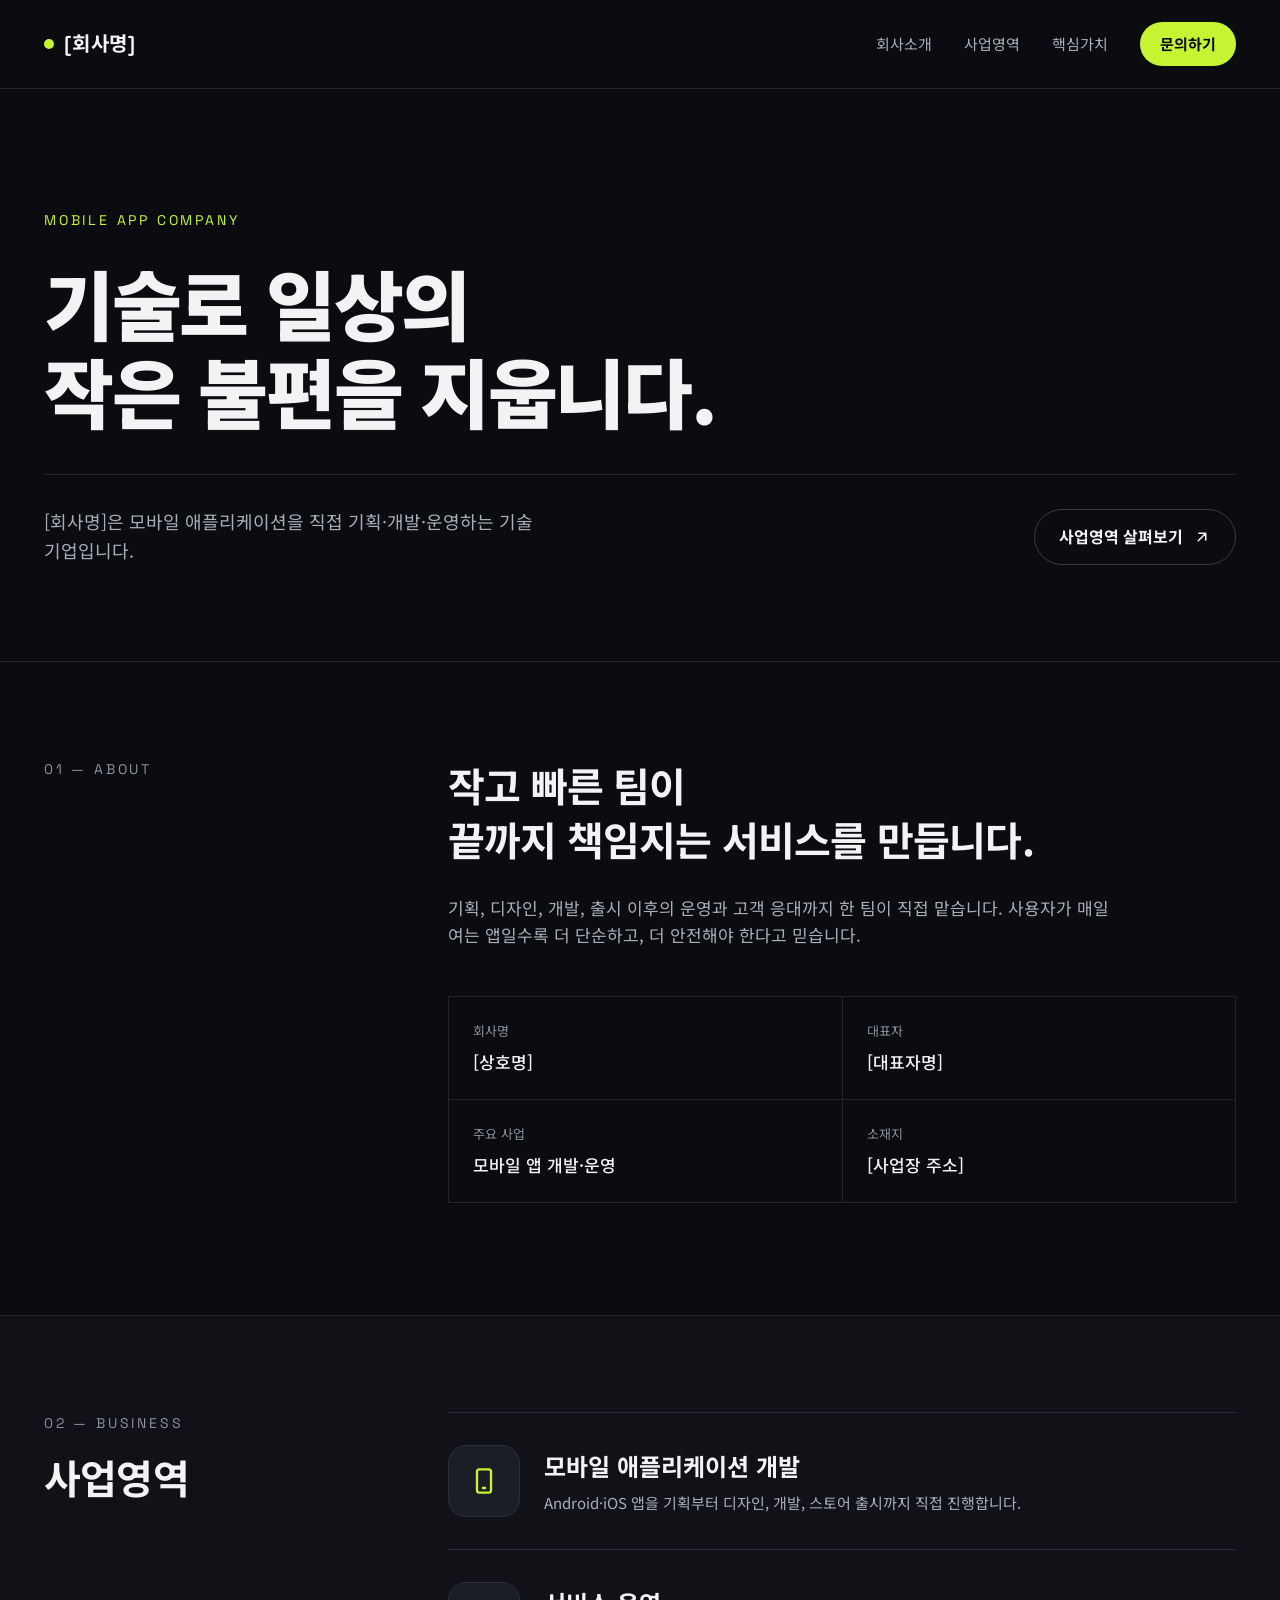
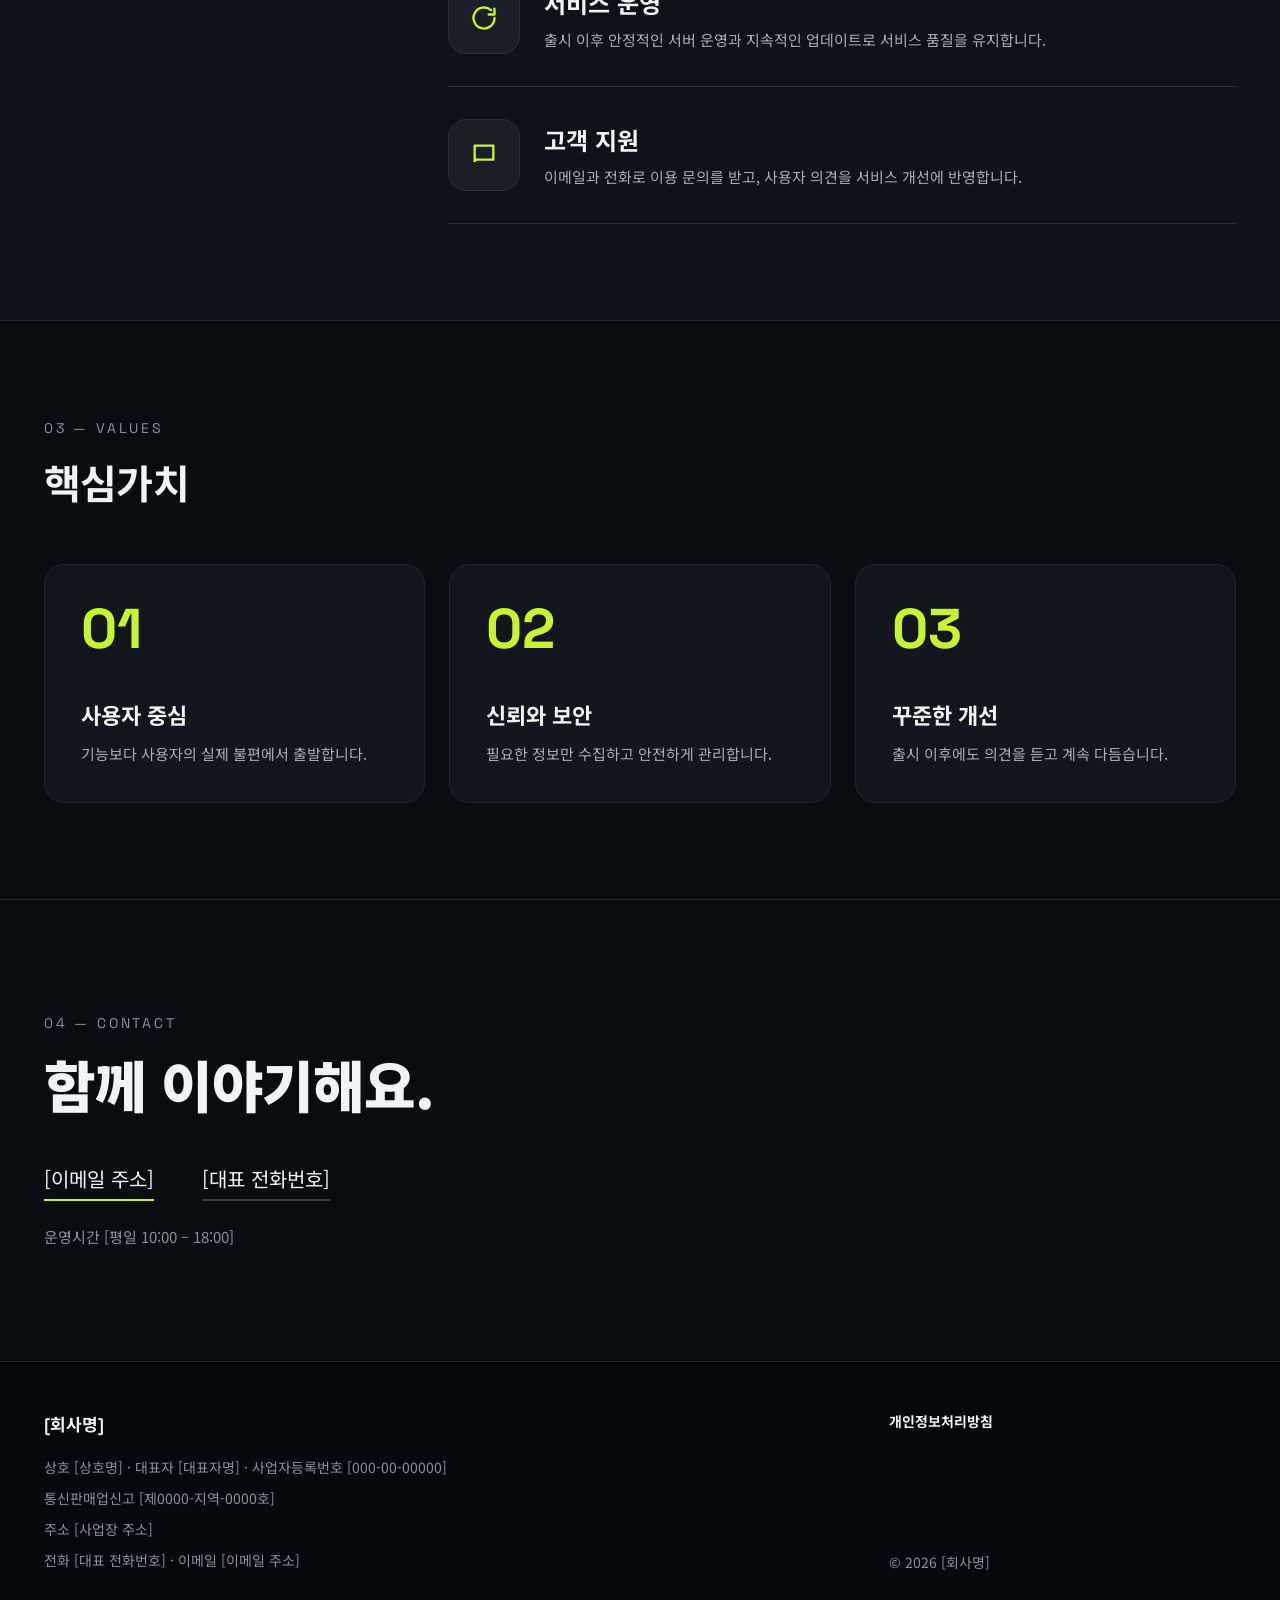
==== index.html @ 9ccec217 "Add company homepage for GitHub Pages Co-Authored-By: Claude Opus 5.5 <noreply@anthropic.com>" ====
<!doctype html>
<html lang="ko">
<head>
  <meta charset="utf-8">
  <meta name="viewport" content="width=device-width, initial-scale=1">
  <title>[회사명] | 모바일 앱 서비스 기업</title>
  <meta name="description" content="[회사명]은 모바일 애플리케이션을 직접 기획·개발·운영하는 기술 기업입니다.">
  <meta property="og:type" content="website">
  <meta property="og:title" content="[회사명]">
  <meta property="og:description" content="기술로 일상의 작은 불편을 지웁니다.">
  <link rel="icon" href="assets/favicon.svg" type="image/svg+xml">
  <link rel="preconnect" href="https://fonts.googleapis.com">
  <link rel="preconnect" href="https://fonts.gstatic.com" crossorigin>
  <link href="https://fonts.googleapis.com/css2?family=Noto+Sans+KR:wght@400;500;700;900&family=Space+Grotesk:wght@500;700&display=swap" rel="stylesheet">
  <link rel="stylesheet" href="assets/css/style.css">
</head>
<body>

<header class="site-header">
  <div class="container">
    <a href="#top" class="logo"><span class="logo-dot" aria-hidden="true"></span>[회사명]</a>
    <nav class="nav" aria-label="주요 메뉴">
      <a href="#about">회사소개</a>
      <a href="#business">사업영역</a>
      <a href="#values">핵심가치</a>
      <a href="#contact" class="btn-pill">문의하기</a>
    </nav>
  </div>
</header>

<main>
  <section id="top" class="hero">
    <div class="container">
      <p class="eyebrow eyebrow-accent">MOBILE APP COMPANY</p>
      <h1>기술로 일상의<br>작은 불편을 지웁니다.</h1>
      <div class="hero-foot">
        <p>[회사명]은 모바일 애플리케이션을 직접 기획·개발·운영하는 기술 기업입니다.</p>
        <a href="#business" class="btn-outline">사업영역 살펴보기
          <svg aria-hidden="true" width="18" height="18" viewBox="0 0 24 24" fill="none" stroke="currentColor" stroke-width="2" stroke-linecap="round" stroke-linejoin="round"><path d="M7 17 17 7M8 7h9v9"/></svg>
        </a>
      </div>
    </div>
  </section>

  <section id="about" class="section">
    <div class="container split">
      <div class="split-aside"><p class="eyebrow">01 — ABOUT</p></div>
      <div class="split-main">
        <h2 class="about-lead">작고 빠른 팀이<br>끝까지 책임지는 서비스를 만듭니다.</h2>
        <p class="about-body">기획, 디자인, 개발, 출시 이후의 운영과 고객 응대까지 한 팀이 직접 맡습니다. 사용자가 매일 여는 앱일수록 더 단순하고, 더 안전해야 한다고 믿습니다.</p>
        <dl class="info-grid">
          <div><dt>회사명</dt><dd>[상호명]</dd></div>
          <div><dt>대표자</dt><dd>[대표자명]</dd></div>
          <div><dt>주요 사업</dt><dd>모바일 앱 개발·운영</dd></div>
          <div><dt>소재지</dt><dd>[사업장 주소]</dd></div>
        </dl>
      </div>
    </div>
  </section>

  <section id="business" class="section section-alt">
    <div class="container split">
      <div class="split-aside">
        <p class="eyebrow" style="margin-bottom: 16px">02 — BUSINESS</p>
        <h2 class="section-title">사업영역</h2>
      </div>
      <ul class="split-main area-list">
        <li>
          <span class="area-icon"><svg aria-hidden="true" width="28" height="28" viewBox="0 0 24 24" fill="none" stroke="currentColor" stroke-width="2" stroke-linecap="round" stroke-linejoin="round"><rect x="6" y="2" width="12" height="20" rx="2"/><path d="M11 18h2"/></svg></span>
          <div class="area-text">
            <h3>모바일 애플리케이션 개발</h3>
            <p>Android·iOS 앱을 기획부터 디자인, 개발, 스토어 출시까지 직접 진행합니다.</p>
          </div>
        </li>
        <li>
          <span class="area-icon"><svg aria-hidden="true" width="28" height="28" viewBox="0 0 24 24" fill="none" stroke="currentColor" stroke-width="2" stroke-linecap="round" stroke-linejoin="round"><path d="M21 12a9 9 0 1 1-3-6.7"/><path d="M21 4v5h-5"/></svg></span>
          <div class="area-text">
            <h3>서비스 운영</h3>
            <p>출시 이후 안정적인 서버 운영과 지속적인 업데이트로 서비스 품질을 유지합니다.</p>
          </div>
        </li>
        <li>
          <span class="area-icon"><svg aria-hidden="true" width="28" height="28" viewBox="0 0 24 24" fill="none" stroke="currentColor" stroke-width="2" stroke-linecap="round" stroke-linejoin="round"><path d="M4 4h16v12H5.2L4 17.2z"/></svg></span>
          <div class="area-text">
            <h3>고객 지원</h3>
            <p>이메일과 전화로 이용 문의를 받고, 사용자 의견을 서비스 개선에 반영합니다.</p>
          </div>
        </li>
      </ul>
    </div>
  </section>

  <section id="values" class="section">
    <div class="container">
      <p class="eyebrow" style="margin-bottom: 16px">03 — VALUES</p>
      <h2 class="section-title" style="margin-bottom: 56px">핵심가치</h2>
      <div class="values-grid">
        <div class="value-card">
          <p class="value-num">01</p>
          <h3>사용자 중심</h3>
          <p>기능보다 사용자의 실제 불편에서 출발합니다.</p>
        </div>
        <div class="value-card">
          <p class="value-num">02</p>
          <h3>신뢰와 보안</h3>
          <p>필요한 정보만 수집하고 안전하게 관리합니다.</p>
        </div>
        <div class="value-card">
          <p class="value-num">03</p>
          <h3>꾸준한 개선</h3>
          <p>출시 이후에도 의견을 듣고 계속 다듬습니다.</p>
        </div>
      </div>
    </div>
  </section>

  <section id="contact" class="section contact">
    <div class="container">
      <p class="eyebrow" style="margin-bottom: 16px">04 — CONTACT</p>
      <h2>함께 이야기해요.</h2>
      <div class="contact-links">
        <a href="mailto:[이메일 주소]" class="primary">[이메일 주소]</a>
        <a href="tel:[대표 전화번호]">[대표 전화번호]</a>
      </div>
      <p class="contact-hours">운영시간 [평일 10:00 – 18:00]</p>
    </div>
  </section>
</main>

<footer class="site-footer">
  <div class="container">
    <div class="footer-info">
      <strong>[회사명]</strong>
      <span>상호 [상호명] · 대표자 [대표자명] · 사업자등록번호 [000-00-00000]</span>
      <span>통신판매업신고 [제0000-지역-0000호]</span>
      <span>주소 [사업장 주소]</span>
      <span>전화 [대표 전화번호] · 이메일 [이메일 주소]</span>
    </div>
    <div class="footer-links">
      <a href="privacy.html" class="strong">개인정보처리방침</a>
      <span class="copy">© 2026 [회사명]</span>
    </div>
  </div>
</footer>

</body>
</html>
---- assets/css/style.css ----
:root {
  --bg: #0B0C10;
  --bg-alt: #111218;
  --bg-deep: #07080B;
  --card: #15161C;
  --line: #23252D;
  --line-strong: #3A3D47;
  --text: #F2F3F5;
  --text-sub: #A9ADB8;
  --text-muted: #8C909C;
  --accent: #C6F432;
  --font-kr: 'Noto Sans KR', system-ui, sans-serif;
  --font-en: 'Space Grotesk', 'Noto Sans KR', sans-serif;
}

* { box-sizing: border-box; }

html { scroll-behavior: smooth; }

body {
  margin: 0;
  background: var(--bg);
  color: var(--text);
  font-family: var(--font-kr);
  line-height: 1.6;
  -webkit-font-smoothing: antialiased;
  word-break: keep-all;
}

a { color: var(--text); text-decoration: none; }
a:hover { color: #fff; }
a:focus-visible { outline: 2px solid var(--accent); outline-offset: 3px; }

h1, h2, h3, p { margin: 0; }

.container { max-width: 1240px; margin: 0 auto; padding: 0 24px; }

/* Header */
.site-header { border-bottom: 1px solid var(--line); }
.site-header .container {
  display: flex; flex-wrap: wrap; align-items: center; justify-content: space-between;
  gap: 16px; padding-top: 22px; padding-bottom: 22px;
}
.logo {
  display: flex; align-items: center; gap: 10px;
  font-family: var(--font-en); font-weight: 700; font-size: 20px; letter-spacing: 0.04em;
}
.logo-dot { width: 10px; height: 10px; border-radius: 999px; background: var(--accent); }
.nav { display: flex; flex-wrap: wrap; align-items: center; gap: 8px 32px; font-size: 15px; }
.nav a { color: var(--text-sub); }
.nav a:hover { color: var(--text); }
.nav .btn-pill { color: var(--bg); }

.btn-pill {
  display: inline-flex; align-items: center; min-height: 44px; padding: 10px 20px;
  border-radius: 999px; background: var(--accent); color: var(--bg); font-weight: 700;
}
.btn-pill:hover { color: var(--bg); filter: brightness(1.08); }
.btn-outline {
  display: inline-flex; align-items: center; gap: 10px; min-height: 44px; padding: 14px 24px;
  border: 1px solid var(--line-strong); border-radius: 999px; font-weight: 700; font-size: 16px;
}
.btn-outline:hover { border-color: var(--text-sub); }

/* Sections */
.section { border-top: 1px solid var(--line); }
.section-alt { background: var(--bg-alt); }
.section .container { padding-top: 96px; padding-bottom: 96px; }
.eyebrow {
  font-family: var(--font-en); font-size: 14px; letter-spacing: 0.2em; color: var(--text-muted);
}
.eyebrow-accent { color: var(--accent); }
.section-title { font-size: 40px; line-height: 1.3; font-weight: 700; letter-spacing: -0.02em; }
.split { display: flex; flex-wrap: wrap; gap: 48px; }
.split-aside { flex: 1 1 280px; min-width: 0; }
.split-main { flex: 3 1 560px; min-width: 0; }

/* Hero */
.hero .container { padding-top: 120px; padding-bottom: 96px; }
.hero .eyebrow { margin-bottom: 28px; }
.hero h1 {
  font-size: 76px; line-height: 1.15; font-weight: 900; letter-spacing: -0.03em;
  max-width: 980px; margin-bottom: 40px;
}
.hero-foot {
  display: flex; flex-wrap: wrap; justify-content: space-between; align-items: flex-end; gap: 32px;
  border-top: 1px solid var(--line); padding-top: 32px;
}
.hero-foot p { font-size: 18px; color: var(--text-sub); max-width: 520px; }

/* About */
.about-lead { font-size: 40px; line-height: 1.35; font-weight: 700; letter-spacing: -0.02em; margin-bottom: 28px; }
.about-body { font-size: 17px; color: var(--text-sub); max-width: 680px; margin-bottom: 48px; }
.info-grid {
  display: grid; grid-template-columns: repeat(2, minmax(0, 1fr));
  gap: 1px; background: var(--line); border: 1px solid var(--line);
}
.info-grid div { background: var(--bg); padding: 24px; }
.info-grid dt { font-size: 13px; color: var(--text-muted); margin-bottom: 6px; }
.info-grid dd { margin: 0; font-size: 17px; font-weight: 500; }

/* Business areas */
.area-list { list-style: none; margin: 0; padding: 0; }
.area-list li {
  display: flex; flex-wrap: wrap; align-items: center; gap: 24px;
  padding: 32px 0; border-top: 1px solid #2C2F38;
}
.area-list li:last-child { border-bottom: 1px solid #2C2F38; }
.area-icon {
  width: 72px; height: 72px; border-radius: 18px; flex: none;
  background: #1C1E26; border: 1px solid #2C2F38;
  display: inline-flex; align-items: center; justify-content: center; color: var(--accent);
}
.area-text { flex: 1 1 300px; min-width: 0; }
.area-text h3 { font-size: 24px; font-weight: 700; margin-bottom: 6px; }
.area-text p { font-size: 15px; color: var(--text-sub); }

/* Values */
.values-grid { display: grid; grid-template-columns: repeat(auto-fit, minmax(260px, 1fr)); gap: 24px; }
.value-card { background: var(--card); border: 1px solid var(--line); border-radius: 20px; padding: 36px; }
.value-card .value-num {
  font-family: var(--font-en); font-size: 56px; font-weight: 700; line-height: 1;
  color: var(--accent); margin-bottom: 40px;
}
.value-card h3 { font-size: 22px; margin-bottom: 10px; }
.value-card p { font-size: 15px; color: var(--text-sub); }

/* Contact */
.contact .container { padding-top: 112px; padding-bottom: 112px; }
.contact h2 { font-size: 56px; line-height: 1.2; font-weight: 900; letter-spacing: -0.02em; margin-bottom: 40px; }
.contact-links { display: flex; flex-wrap: wrap; gap: 16px 48px; font-size: 20px; }
.contact-links a {
  display: inline-flex; align-items: flex-end; min-height: 44px; padding-bottom: 4px;
  border-bottom: 2px solid var(--line-strong);
}
.contact-links a.primary { border-bottom-color: var(--accent); }
.contact-hours { margin-top: 24px; font-size: 15px; color: var(--text-muted); }

/* Footer */
.site-footer { border-top: 1px solid var(--line); background: var(--bg-deep); font-size: 14px; color: var(--text-muted); }
.site-footer .container {
  display: flex; flex-wrap: wrap; justify-content: space-between; gap: 32px;
  padding-top: 48px; padding-bottom: 48px;
}
.footer-info { flex: 2 1 520px; min-width: 0; display: flex; flex-direction: column; gap: 6px; line-height: 1.8; }
.footer-info strong { font-family: var(--font-en); color: var(--text); font-size: 17px; margin-bottom: 8px; }
.footer-links { flex: 1 1 200px; min-width: 0; display: flex; flex-direction: column; gap: 12px; align-items: flex-start; }
.footer-links a { color: var(--text-sub); }
.footer-links a.strong { color: var(--text); font-weight: 700; }
.footer-links .copy { margin-top: auto; }

/* Privacy policy */
.policy .container { max-width: 840px; padding-top: 80px; padding-bottom: 96px; }
.policy h1 { font-size: 40px; font-weight: 900; letter-spacing: -0.02em; margin-bottom: 12px; }
.policy .updated { color: var(--text-muted); font-size: 14px; margin-bottom: 48px; }
.policy h2 { font-size: 20px; margin: 40px 0 12px; }
.policy p, .policy li { color: var(--text-sub); font-size: 16px; }
.policy ul { padding-left: 20px; margin: 8px 0 0; }
.policy li { margin-bottom: 4px; }

@media (max-width: 720px) {
  .hero .container { padding-top: 72px; padding-bottom: 64px; }
  .hero h1 { font-size: 44px; }
  .section .container { padding-top: 64px; padding-bottom: 64px; }
  .section-title, .about-lead { font-size: 30px; }
  .contact .container { padding-top: 72px; padding-bottom: 72px; }
  .contact h2 { font-size: 38px; }
  .value-card .value-num { font-size: 44px; margin-bottom: 28px; }
  .info-grid { grid-template-columns: minmax(0, 1fr); }
}
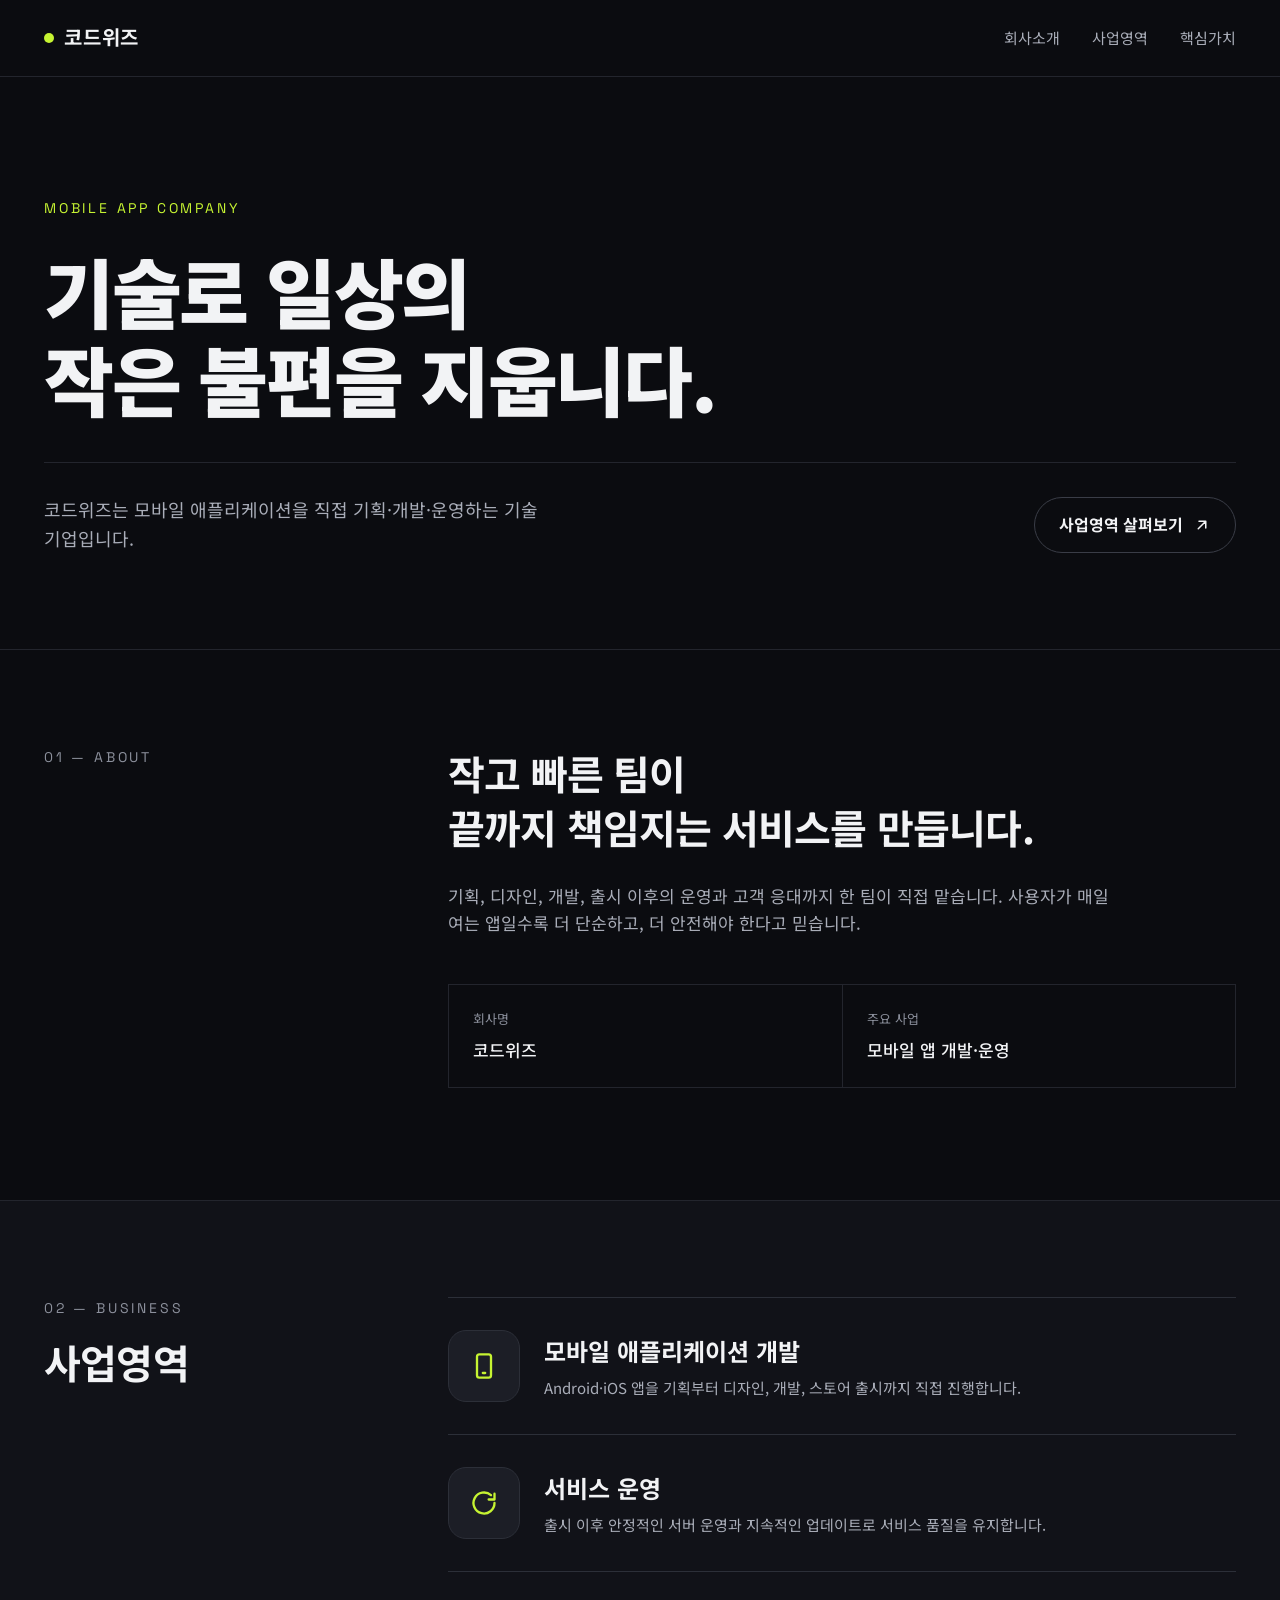
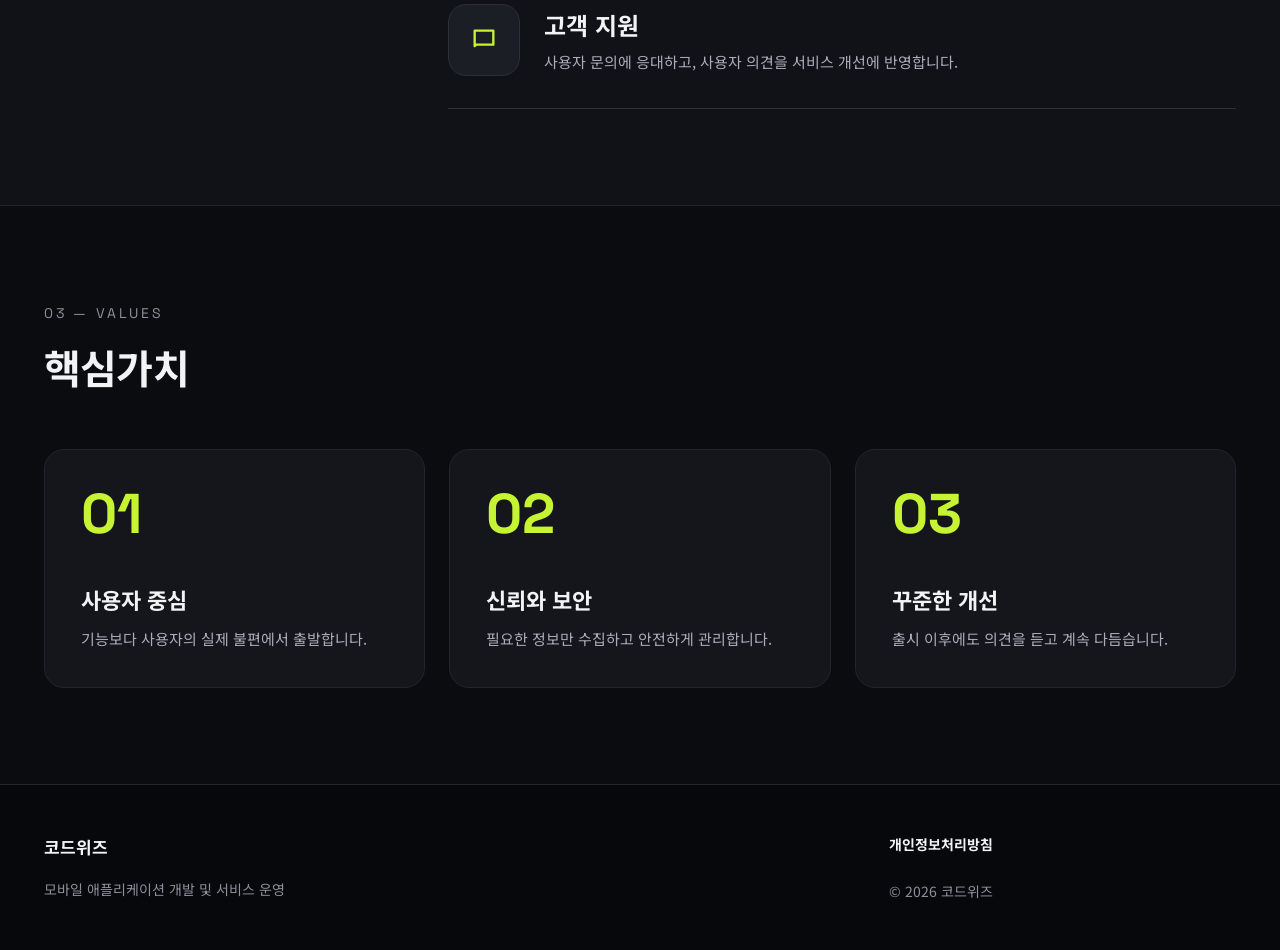
==== commit 790dba5a: "Set company name to 코드위즈 and remove business/contact details Co-Authored-By: Claude Opus 5.5 <norepl" ====
--- a/index.html
+++ b/index.html
@@ -3,10 +3,10 @@
 <head>
   <meta charset="utf-8">
   <meta name="viewport" content="width=device-width, initial-scale=1">
-  <title>[회사명] | 모바일 앱 서비스 기업</title>
-  <meta name="description" content="[회사명]은 모바일 애플리케이션을 직접 기획·개발·운영하는 기술 기업입니다.">
+  <title>코드위즈 | 모바일 앱 서비스 기업</title>
+  <meta name="description" content="코드위즈는 모바일 애플리케이션을 직접 기획·개발·운영하는 기술 기업입니다.">
   <meta property="og:type" content="website">
-  <meta property="og:title" content="[회사명]">
+  <meta property="og:title" content="코드위즈">
   <meta property="og:description" content="기술로 일상의 작은 불편을 지웁니다.">
   <link rel="icon" href="assets/favicon.svg" type="image/svg+xml">
   <link rel="preconnect" href="https://fonts.googleapis.com">
@@ -18,12 +18,11 @@
 
 <header class="site-header">
   <div class="container">
-    <a href="#top" class="logo"><span class="logo-dot" aria-hidden="true"></span>[회사명]</a>
+    <a href="#top" class="logo"><span class="logo-dot" aria-hidden="true"></span>코드위즈</a>
     <nav class="nav" aria-label="주요 메뉴">
       <a href="#about">회사소개</a>
       <a href="#business">사업영역</a>
       <a href="#values">핵심가치</a>
-      <a href="#contact" class="btn-pill">문의하기</a>
     </nav>
   </div>
 </header>
@@ -34,7 +33,7 @@
       <p class="eyebrow eyebrow-accent">MOBILE APP COMPANY</p>
       <h1>기술로 일상의<br>작은 불편을 지웁니다.</h1>
       <div class="hero-foot">
-        <p>[회사명]은 모바일 애플리케이션을 직접 기획·개발·운영하는 기술 기업입니다.</p>
+        <p>코드위즈는 모바일 애플리케이션을 직접 기획·개발·운영하는 기술 기업입니다.</p>
         <a href="#business" class="btn-outline">사업영역 살펴보기
           <svg aria-hidden="true" width="18" height="18" viewBox="0 0 24 24" fill="none" stroke="currentColor" stroke-width="2" stroke-linecap="round" stroke-linejoin="round"><path d="M7 17 17 7M8 7h9v9"/></svg>
         </a>
@@ -49,10 +48,8 @@
         <h2 class="about-lead">작고 빠른 팀이<br>끝까지 책임지는 서비스를 만듭니다.</h2>
         <p class="about-body">기획, 디자인, 개발, 출시 이후의 운영과 고객 응대까지 한 팀이 직접 맡습니다. 사용자가 매일 여는 앱일수록 더 단순하고, 더 안전해야 한다고 믿습니다.</p>
         <dl class="info-grid">
-          <div><dt>회사명</dt><dd>[상호명]</dd></div>
-          <div><dt>대표자</dt><dd>[대표자명]</dd></div>
+          <div><dt>회사명</dt><dd>코드위즈</dd></div>
           <div><dt>주요 사업</dt><dd>모바일 앱 개발·운영</dd></div>
-          <div><dt>소재지</dt><dd>[사업장 주소]</dd></div>
         </dl>
       </div>
     </div>
@@ -83,7 +80,7 @@
           <span class="area-icon"><svg aria-hidden="true" width="28" height="28" viewBox="0 0 24 24" fill="none" stroke="currentColor" stroke-width="2" stroke-linecap="round" stroke-linejoin="round"><path d="M4 4h16v12H5.2L4 17.2z"/></svg></span>
           <div class="area-text">
             <h3>고객 지원</h3>
-            <p>이메일과 전화로 이용 문의를 받고, 사용자 의견을 서비스 개선에 반영합니다.</p>
+            <p>사용자 문의에 응대하고, 사용자 의견을 서비스 개선에 반영합니다.</p>
           </div>
         </li>
       </ul>
@@ -113,32 +110,17 @@
       </div>
     </div>
   </section>
-
-  <section id="contact" class="section contact">
-    <div class="container">
-      <p class="eyebrow" style="margin-bottom: 16px">04 — CONTACT</p>
-      <h2>함께 이야기해요.</h2>
-      <div class="contact-links">
-        <a href="mailto:[이메일 주소]" class="primary">[이메일 주소]</a>
-        <a href="tel:[대표 전화번호]">[대표 전화번호]</a>
-      </div>
-      <p class="contact-hours">운영시간 [평일 10:00 – 18:00]</p>
-    </div>
-  </section>
 </main>
 
 <footer class="site-footer">
   <div class="container">
     <div class="footer-info">
-      <strong>[회사명]</strong>
-      <span>상호 [상호명] · 대표자 [대표자명] · 사업자등록번호 [000-00-00000]</span>
-      <span>통신판매업신고 [제0000-지역-0000호]</span>
-      <span>주소 [사업장 주소]</span>
-      <span>전화 [대표 전화번호] · 이메일 [이메일 주소]</span>
+      <strong>코드위즈</strong>
+      <span>모바일 애플리케이션 개발 및 서비스 운영</span>
     </div>
     <div class="footer-links">
       <a href="privacy.html" class="strong">개인정보처리방침</a>
-      <span class="copy">© 2026 [회사명]</span>
+      <span class="copy">© 2026 코드위즈</span>
     </div>
   </div>
 </footer>
--- a/assets/css/style.css
+++ b/assets/css/style.css
@@ -49,13 +49,7 @@
 .nav { display: flex; flex-wrap: wrap; align-items: center; gap: 8px 32px; font-size: 15px; }
 .nav a { color: var(--text-sub); }
 .nav a:hover { color: var(--text); }
-.nav .btn-pill { color: var(--bg); }
 
-.btn-pill {
-  display: inline-flex; align-items: center; min-height: 44px; padding: 10px 20px;
-  border-radius: 999px; background: var(--accent); color: var(--bg); font-weight: 700;
-}
-.btn-pill:hover { color: var(--bg); filter: brightness(1.08); }
 .btn-outline {
   display: inline-flex; align-items: center; gap: 10px; min-height: 44px; padding: 14px 24px;
   border: 1px solid var(--line-strong); border-radius: 999px; font-weight: 700; font-size: 16px;
@@ -125,17 +119,6 @@
 .value-card h3 { font-size: 22px; margin-bottom: 10px; }
 .value-card p { font-size: 15px; color: var(--text-sub); }
 
-/* Contact */
-.contact .container { padding-top: 112px; padding-bottom: 112px; }
-.contact h2 { font-size: 56px; line-height: 1.2; font-weight: 900; letter-spacing: -0.02em; margin-bottom: 40px; }
-.contact-links { display: flex; flex-wrap: wrap; gap: 16px 48px; font-size: 20px; }
-.contact-links a {
-  display: inline-flex; align-items: flex-end; min-height: 44px; padding-bottom: 4px;
-  border-bottom: 2px solid var(--line-strong);
-}
-.contact-links a.primary { border-bottom-color: var(--accent); }
-.contact-hours { margin-top: 24px; font-size: 15px; color: var(--text-muted); }
-
 /* Footer */
 .site-footer { border-top: 1px solid var(--line); background: var(--bg-deep); font-size: 14px; color: var(--text-muted); }
 .site-footer .container {
@@ -163,8 +146,6 @@
   .hero h1 { font-size: 44px; }
   .section .container { padding-top: 64px; padding-bottom: 64px; }
   .section-title, .about-lead { font-size: 30px; }
-  .contact .container { padding-top: 72px; padding-bottom: 72px; }
-  .contact h2 { font-size: 38px; }
   .value-card .value-num { font-size: 44px; margin-bottom: 28px; }
   .info-grid { grid-template-columns: minmax(0, 1fr); }
 }
